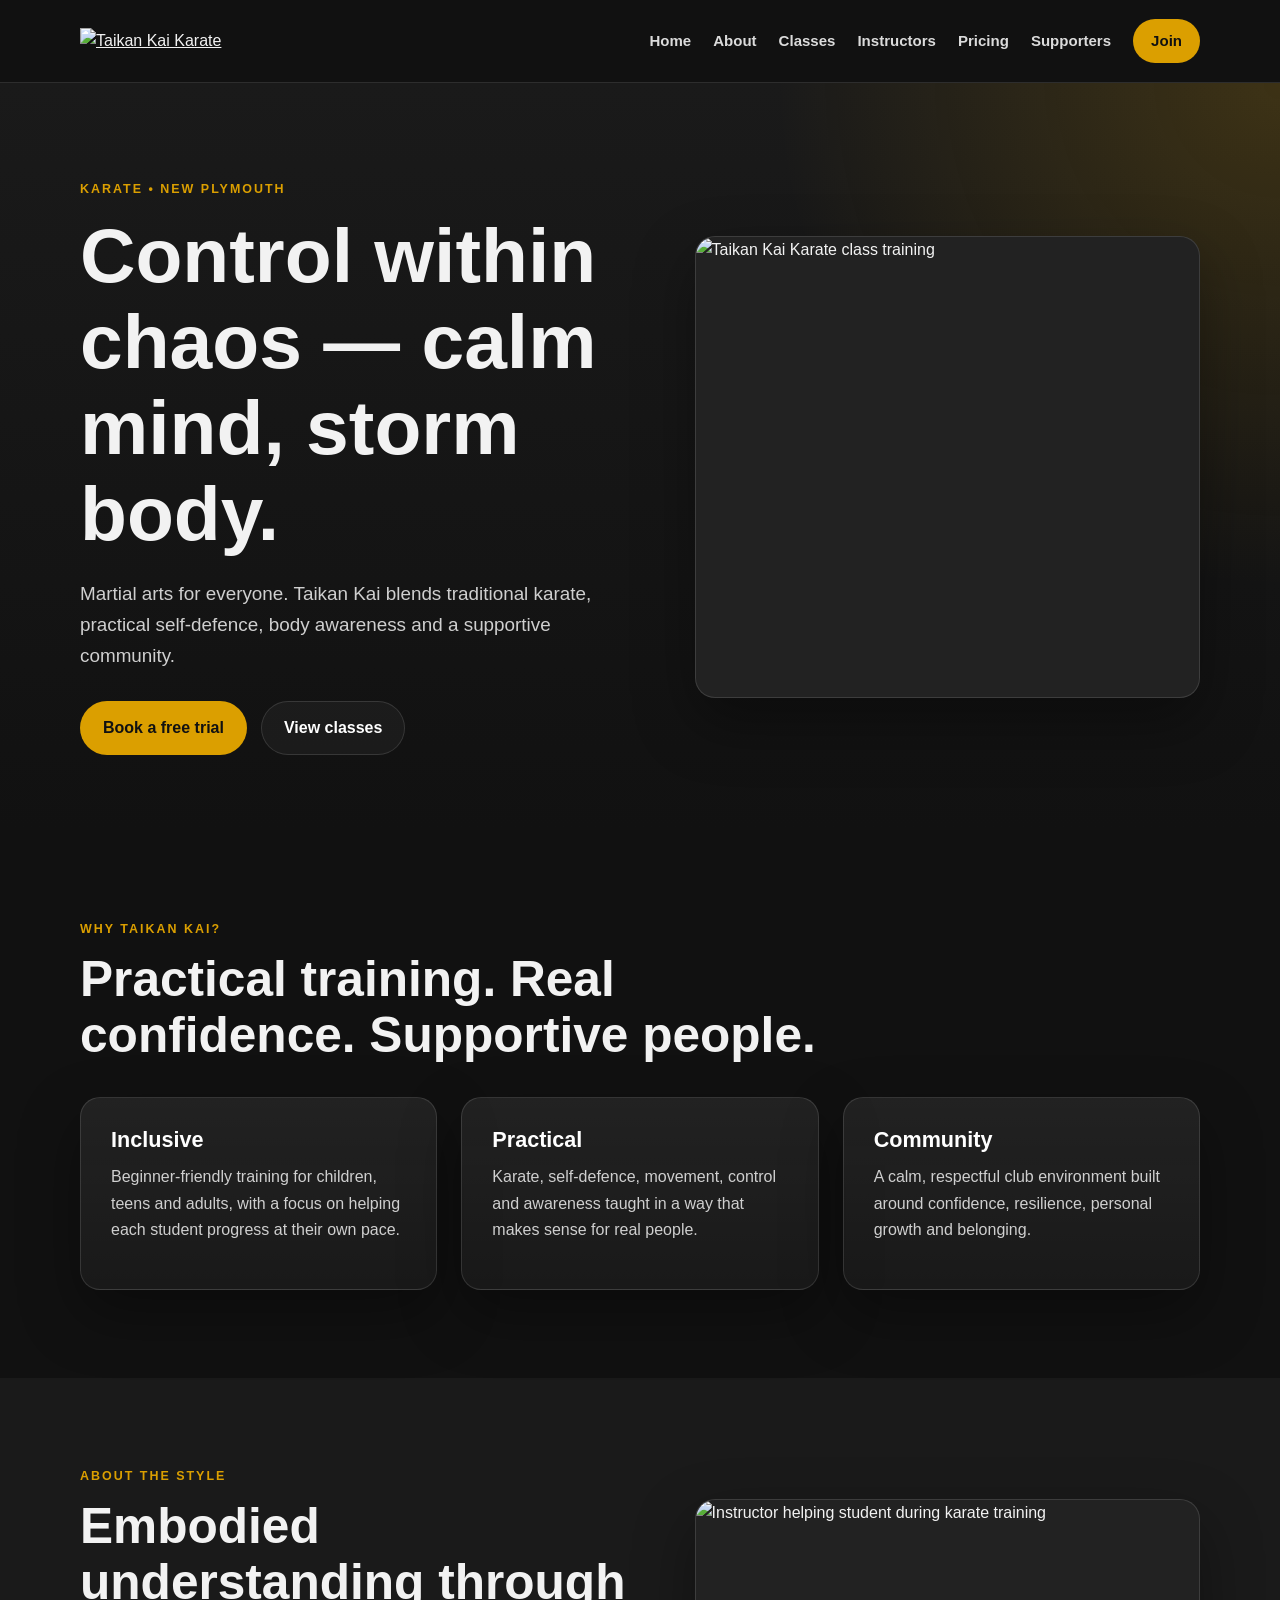
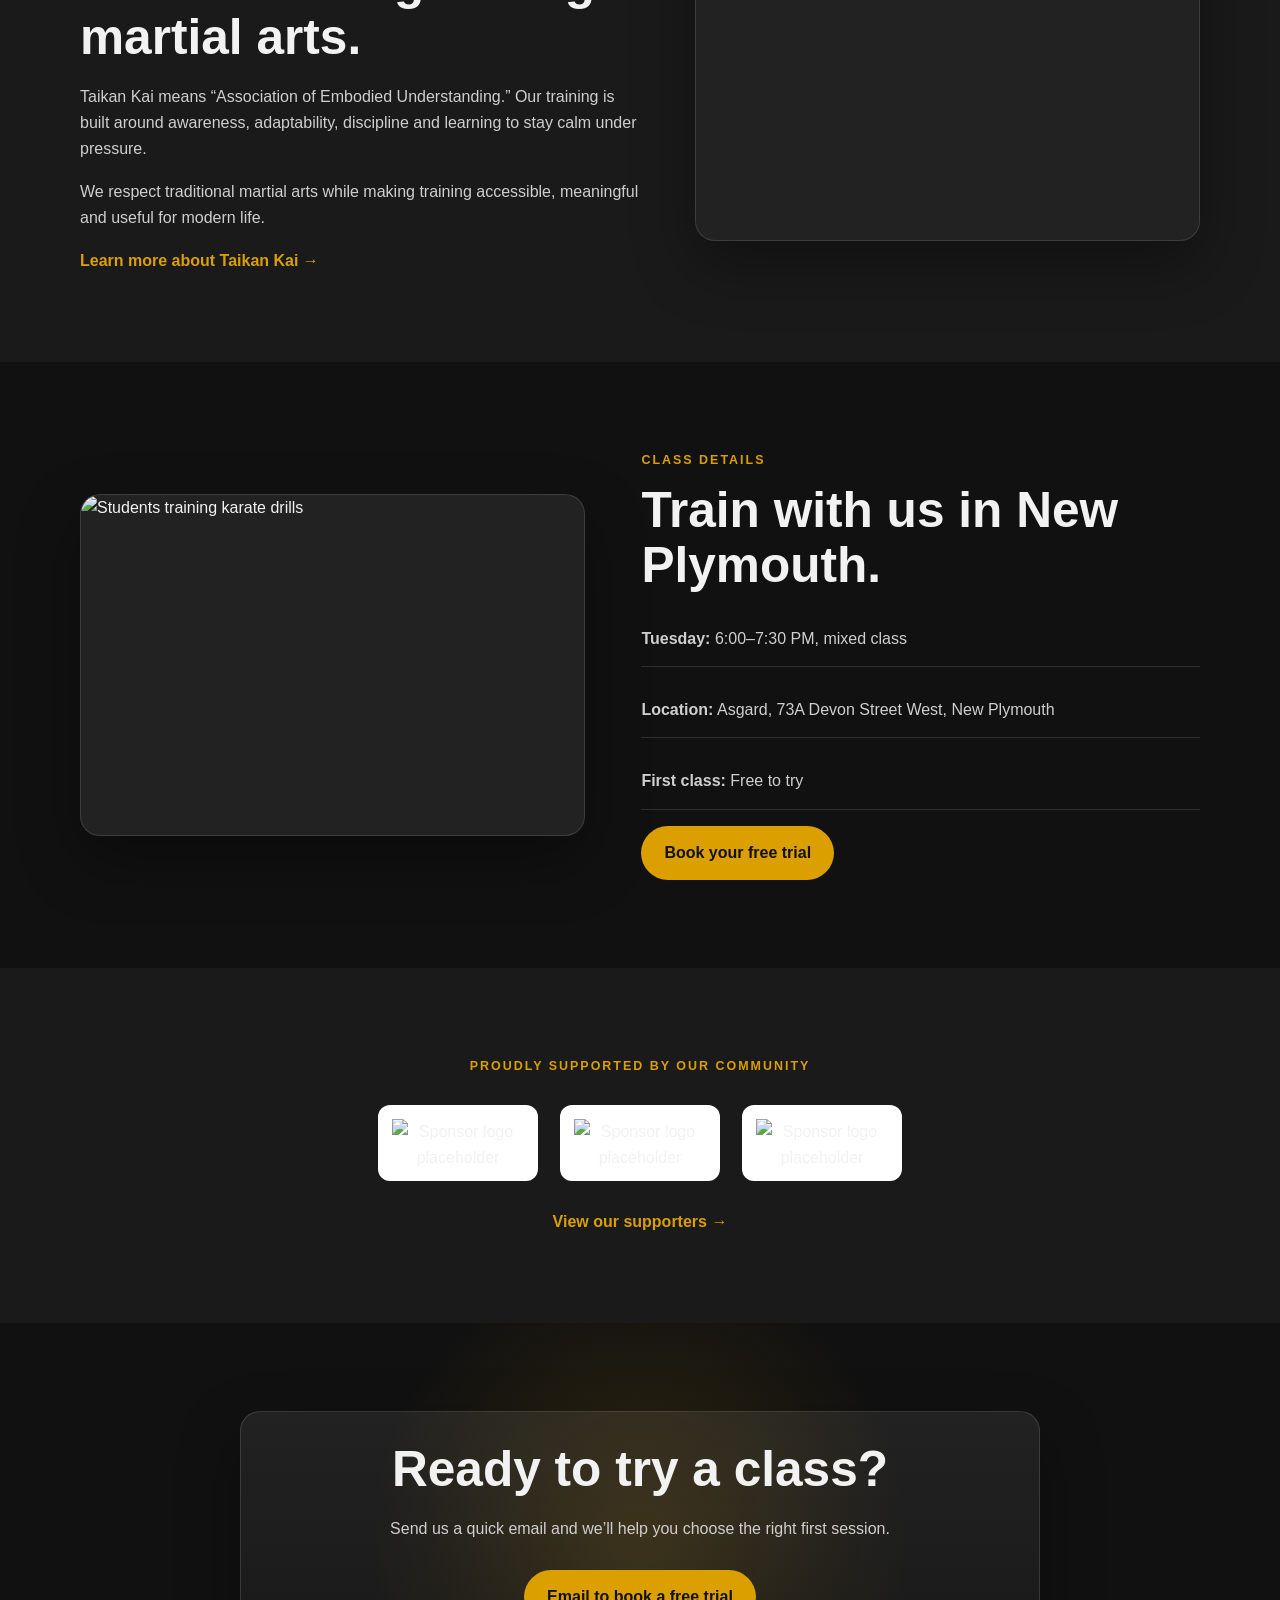
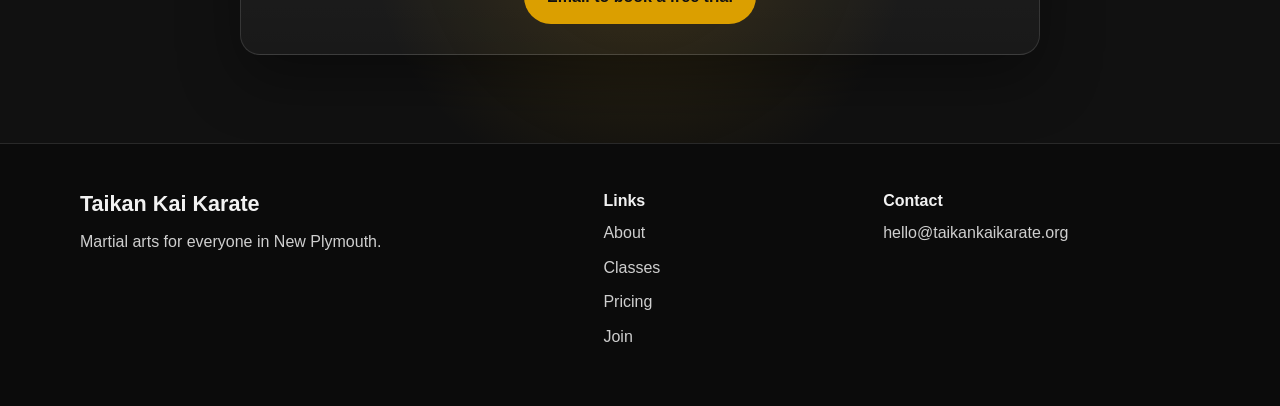
==== index.html @ 23faaea9 "Add files via upload" ====
<!DOCTYPE html>
<html lang="en-NZ">
<head>
  <meta charset="UTF-8" />
  <meta name="viewport" content="width=device-width, initial-scale=1.0" />
  <title>Taikan Kai Karate | New Plymouth</title>
  <meta name="description" content="Taikan Kai Karate in New Plymouth. Inclusive, practical martial arts for confidence, coordination, resilience and community." />
  <link rel="stylesheet" href="styles.css" />
</head>
<body>
  <header class="site-header">
    <div class="container nav-wrap">
      <a class="logo" href="index.html" aria-label="Taikan Kai Karate home">
        <img src="assets/images/taikan-kai-logo.png" alt="Taikan Kai Karate" />
      </a>
      <nav class="main-nav" aria-label="Main navigation">
        <a href="index.html">Home</a>
        <a href="about.html">About</a>
        <a href="classes.html">Classes</a>
        <a href="instructors.html">Instructors</a>
        <a href="pricing.html">Pricing</a>
        <a href="sponsors.html">Supporters</a>
        <a class="nav-cta" href="join.html">Join</a>
      </nav>
    </div>
  </header>

  <main>
    <section class="hero">
      <div class="container hero-grid">
        <div>
          <p class="eyebrow">Karate • New Plymouth</p>
          <h1>Control within chaos — calm mind, storm body.</h1>
          <p class="hero-text">Martial arts for everyone. Taikan Kai blends traditional karate, practical self-defence, body awareness and a supportive community.</p>
          <div class="button-row">
            <a class="button primary" href="join.html">Book a free trial</a>
            <a class="button secondary" href="classes.html">View classes</a>
          </div>
        </div>
        <div class="image-card hero-image">
          <img src="assets/images/home-hero.jpg" alt="Taikan Kai Karate class training" />
        </div>
      </div>
    </section>

    <section class="section">
      <div class="container">
        <div class="section-heading">
          <p class="eyebrow">Why Taikan Kai?</p>
          <h2>Practical training. Real confidence. Supportive people.</h2>
        </div>
        <div class="card-grid three">
          <article class="card">
            <h3>Inclusive</h3>
            <p>Beginner-friendly training for children, teens and adults, with a focus on helping each student progress at their own pace.</p>
          </article>
          <article class="card">
            <h3>Practical</h3>
            <p>Karate, self-defence, movement, control and awareness taught in a way that makes sense for real people.</p>
          </article>
          <article class="card">
            <h3>Community</h3>
            <p>A calm, respectful club environment built around confidence, resilience, personal growth and belonging.</p>
          </article>
        </div>
      </div>
    </section>

    <section class="section alt">
      <div class="container split">
        <div>
          <p class="eyebrow">About the style</p>
          <h2>Embodied understanding through martial arts.</h2>
          <p>Taikan Kai means “Association of Embodied Understanding.” Our training is built around awareness, adaptability, discipline and learning to stay calm under pressure.</p>
          <p>We respect traditional martial arts while making training accessible, meaningful and useful for modern life.</p>
          <a class="text-link" href="about.html">Learn more about Taikan Kai →</a>
        </div>
        <div class="image-card">
          <img src="assets/images/about-training.jpg" alt="Instructor helping student during karate training" />
        </div>
      </div>
    </section>

    <section class="section">
      <div class="container split reverse">
        <div class="image-card">
          <img src="assets/images/class-training.jpg" alt="Students training karate drills" />
        </div>
        <div>
          <p class="eyebrow">Class details</p>
          <h2>Train with us in New Plymouth.</h2>
          <div class="info-list">
            <p><strong>Tuesday:</strong> 6:00–7:30 PM, mixed class</p>
            <p><strong>Location:</strong> Asgard, 73A Devon Street West, New Plymouth</p>
            <p><strong>First class:</strong> Free to try</p>
          </div>
          <a class="button primary" href="join.html">Book your free trial</a>
        </div>
      </div>
    </section>

    <section class="section alt">
      <div class="container supporters-strip">
        <p class="eyebrow">Proudly supported by our community</p>
        <div class="sponsor-logos">
          <img src="assets/images/sponsor-placeholder.png" alt="Sponsor logo placeholder" />
          <img src="assets/images/sponsor-placeholder.png" alt="Sponsor logo placeholder" />
          <img src="assets/images/sponsor-placeholder.png" alt="Sponsor logo placeholder" />
        </div>
        <a class="text-link" href="sponsors.html">View our supporters →</a>
      </div>
    </section>

    <section class="cta-section">
      <div class="container cta-box">
        <h2>Ready to try a class?</h2>
        <p>Send us a quick email and we’ll help you choose the right first session.</p>
        <a class="button primary" href="mailto:hello@taikankaikarate.org?subject=Free%20Trial%20Class%20Enquiry">Email to book a free trial</a>
      </div>
    </section>
  </main>

  <footer class="site-footer">
    <div class="container footer-grid">
      <div>
        <h3>Taikan Kai Karate</h3>
        <p>Martial arts for everyone in New Plymouth.</p>
      </div>
      <div>
        <h4>Links</h4>
        <a href="about.html">About</a>
        <a href="classes.html">Classes</a>
        <a href="pricing.html">Pricing</a>
        <a href="join.html">Join</a>
      </div>
      <div>
        <h4>Contact</h4>
        <a href="mailto:hello@taikankaikarate.org">hello@taikankaikarate.org</a>
      </div>
    </div>
  </footer>
</body>
</html>
---- styles.css ----
:root {
  --black: #111111;
  --black-soft: #1a1a1a;
  --charcoal: #222222;
  --gold: #db9f00;
  --gold-dark: #aa7a00;
  --white: #ffffff;
  --off-white: #f2f2f2;
  --muted: #cfcfcf;
  --line: rgba(255,255,255,0.12);
  --max-width: 1120px;
  --radius: 20px;
  --shadow: 0 24px 60px rgba(0,0,0,0.35);
}

* { box-sizing: border-box; }

html { scroll-behavior: smooth; }

body {
  margin: 0;
  font-family: Inter, Poppins, Arial, sans-serif;
  background: var(--black);
  color: var(--off-white);
  line-height: 1.65;
}

img { max-width: 100%; display: block; }

a { color: inherit; }

.container {
  width: min(var(--max-width), calc(100% - 40px));
  margin: 0 auto;
}

.site-header {
  position: sticky;
  top: 0;
  z-index: 50;
  background: rgba(17,17,17,0.94);
  backdrop-filter: blur(12px);
  border-bottom: 1px solid var(--line);
}

.nav-wrap {
  min-height: 82px;
  display: flex;
  align-items: center;
  justify-content: space-between;
  gap: 30px;
}

.logo img {
  width: 300px;
  max-width: 52vw;
  height: auto;
}

.main-nav {
  display: flex;
  align-items: center;
  gap: 22px;
  font-size: 0.94rem;
  font-weight: 700;
}

.main-nav a {
  text-decoration: none;
  color: var(--off-white);
  opacity: 0.9;
}

.main-nav a:hover { color: var(--gold); opacity: 1; }

.nav-cta {
  background: var(--gold);
  color: #111 !important;
  padding: 10px 18px;
  border-radius: 999px;
  opacity: 1 !important;
}

.nav-cta:hover { background: #f0b31b; color: #111 !important; }

.hero, .page-hero {
  padding: 96px 0 76px;
  background:
    radial-gradient(circle at top right, rgba(219,159,0,0.18), transparent 34%),
    linear-gradient(180deg, var(--black-soft), var(--black));
}

.hero-grid, .split, .instructor-card {
  display: grid;
  grid-template-columns: 1.05fr 0.95fr;
  gap: 56px;
  align-items: center;
}

.reverse { grid-template-columns: 0.95fr 1.05fr; }

.eyebrow {
  margin: 0 0 12px;
  color: var(--gold);
  text-transform: uppercase;
  letter-spacing: 0.16em;
  font-size: 0.78rem;
  font-weight: 800;
}

h1, h2, h3, h4 { line-height: 1.12; margin-top: 0; }

h1 {
  font-size: clamp(2.55rem, 6vw, 5rem);
  max-width: 900px;
  margin-bottom: 22px;
}

h2 { font-size: clamp(2rem, 4vw, 3.1rem); margin-bottom: 18px; }
h3 { font-size: 1.35rem; margin-bottom: 12px; }
h4 { margin-bottom: 10px; }

p { color: var(--muted); margin-top: 0; }

.hero-text, .page-hero p, .intro {
  font-size: 1.18rem;
  max-width: 720px;
}

.section { padding: 88px 0; }
.section.alt { background: var(--black-soft); }

.section-heading {
  max-width: 760px;
  margin-bottom: 34px;
}

.card-grid {
  display: grid;
  gap: 24px;
}

.card-grid.three { grid-template-columns: repeat(3, 1fr); }
.card-grid.two, .pricing-grid { grid-template-columns: repeat(2, 1fr); }

.card, .price-card, .meta-box, .cta-box {
  background: linear-gradient(180deg, rgba(255,255,255,0.075), rgba(255,255,255,0.035));
  border: 1px solid var(--line);
  border-radius: var(--radius);
  padding: 30px;
  box-shadow: var(--shadow);
}

.card h3, .card h2, .price-card h2 { color: var(--white); }

.image-card {
  border-radius: var(--radius);
  overflow: hidden;
  border: 1px solid var(--line);
  background: var(--charcoal);
  box-shadow: var(--shadow);
}

.image-card img {
  width: 100%;
  height: 100%;
  min-height: 340px;
  object-fit: cover;
}

.hero-image img { min-height: 460px; }
.portrait img { min-height: 520px; }

.button-row {
  display: flex;
  gap: 14px;
  flex-wrap: wrap;
  margin-top: 30px;
}

.button {
  display: inline-flex;
  align-items: center;
  justify-content: center;
  min-height: 48px;
  padding: 13px 22px;
  border-radius: 999px;
  text-decoration: none;
  font-weight: 800;
  border: 1px solid transparent;
}

.button.primary {
  background: var(--gold);
  color: #111;
}

.button.primary:hover { background: #f0b31b; }

.button.secondary {
  border-color: var(--line);
  background: rgba(255,255,255,0.04);
  color: var(--white);
}

.button.secondary:hover { border-color: var(--gold); color: var(--gold); }

.text-link {
  color: var(--gold);
  font-weight: 800;
  text-decoration: none;
}

.text-link:hover { text-decoration: underline; }

.info-list p {
  padding: 14px 0;
  border-bottom: 1px solid var(--line);
}

.pricing-grid {
  display: grid;
  gap: 28px;
}

.price-card.featured { border-color: rgba(219,159,0,0.65); }

.price {
  color: var(--white);
  font-size: 3.5rem;
  line-height: 1;
  font-weight: 900;
  margin: 24px 0;
}

.price span {
  color: var(--muted);
  font-size: 1rem;
  font-weight: 700;
}

.steps {
  color: var(--muted);
  padding-left: 22px;
  font-size: 1.08rem;
}

.steps li { margin-bottom: 12px; }

.supporters-strip { text-align: center; }

.sponsor-logos {
  display: flex;
  align-items: center;
  justify-content: center;
  gap: 22px;
  flex-wrap: wrap;
  margin: 28px 0;
}

.sponsor-logos img {
  width: 160px;
  height: 76px;
  object-fit: contain;
  background: #fff;
  padding: 14px;
  border-radius: 12px;
}

.sponsor-logos.large img {
  width: 210px;
  height: 100px;
}

.cta-section {
  padding: 88px 0;
  background:
    radial-gradient(circle at center, rgba(219,159,0,0.16), transparent 40%),
    var(--black);
}

.cta-box {
  text-align: center;
  max-width: 800px;
}

.cta-box .button { margin-top: 12px; }

.site-footer {
  background: #0b0b0b;
  border-top: 1px solid var(--line);
  padding: 48px 0;
}

.footer-grid {
  display: grid;
  grid-template-columns: 2fr 1fr 1.3fr;
  gap: 36px;
}

.site-footer a {
  display: block;
  color: var(--muted);
  text-decoration: none;
  margin-bottom: 8px;
}

.site-footer a:hover { color: var(--gold); }

@media (max-width: 920px) {
  .nav-wrap { align-items: flex-start; flex-direction: column; padding: 18px 0; }
  .main-nav { flex-wrap: wrap; gap: 14px; }
  .hero-grid, .split, .reverse, .instructor-card { grid-template-columns: 1fr; gap: 34px; }
  .card-grid.three, .card-grid.two, .pricing-grid, .footer-grid { grid-template-columns: 1fr; }
  .hero, .page-hero { padding: 72px 0 54px; }
  .section, .cta-section { padding: 64px 0; }
}

@media (max-width: 560px) {
  .container { width: min(100% - 28px, var(--max-width)); }
  .main-nav { font-size: 0.88rem; }
  .logo img { max-width: 86vw; }
  .button, .button-row { width: 100%; }
  .image-card img, .hero-image img, .portrait img { min-height: 260px; }
  .card, .price-card, .meta-box, .cta-box { padding: 22px; }
}
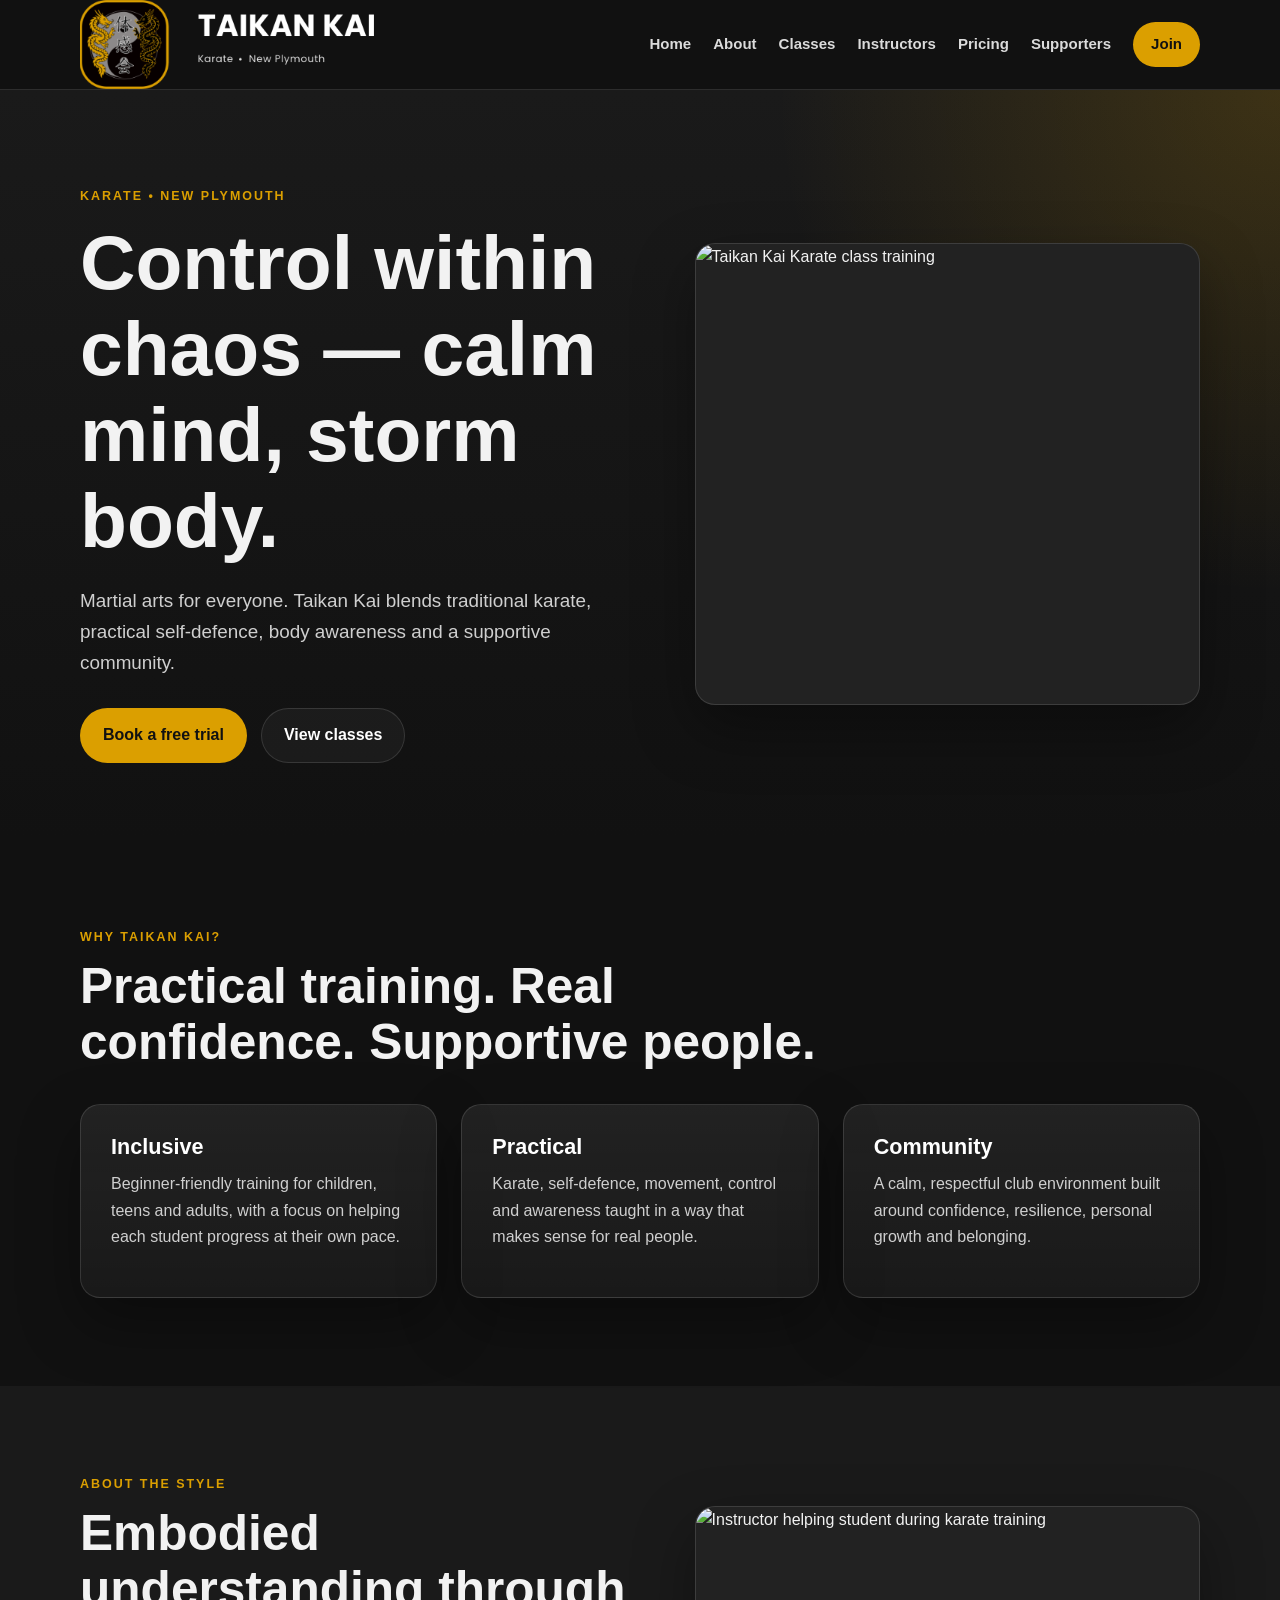
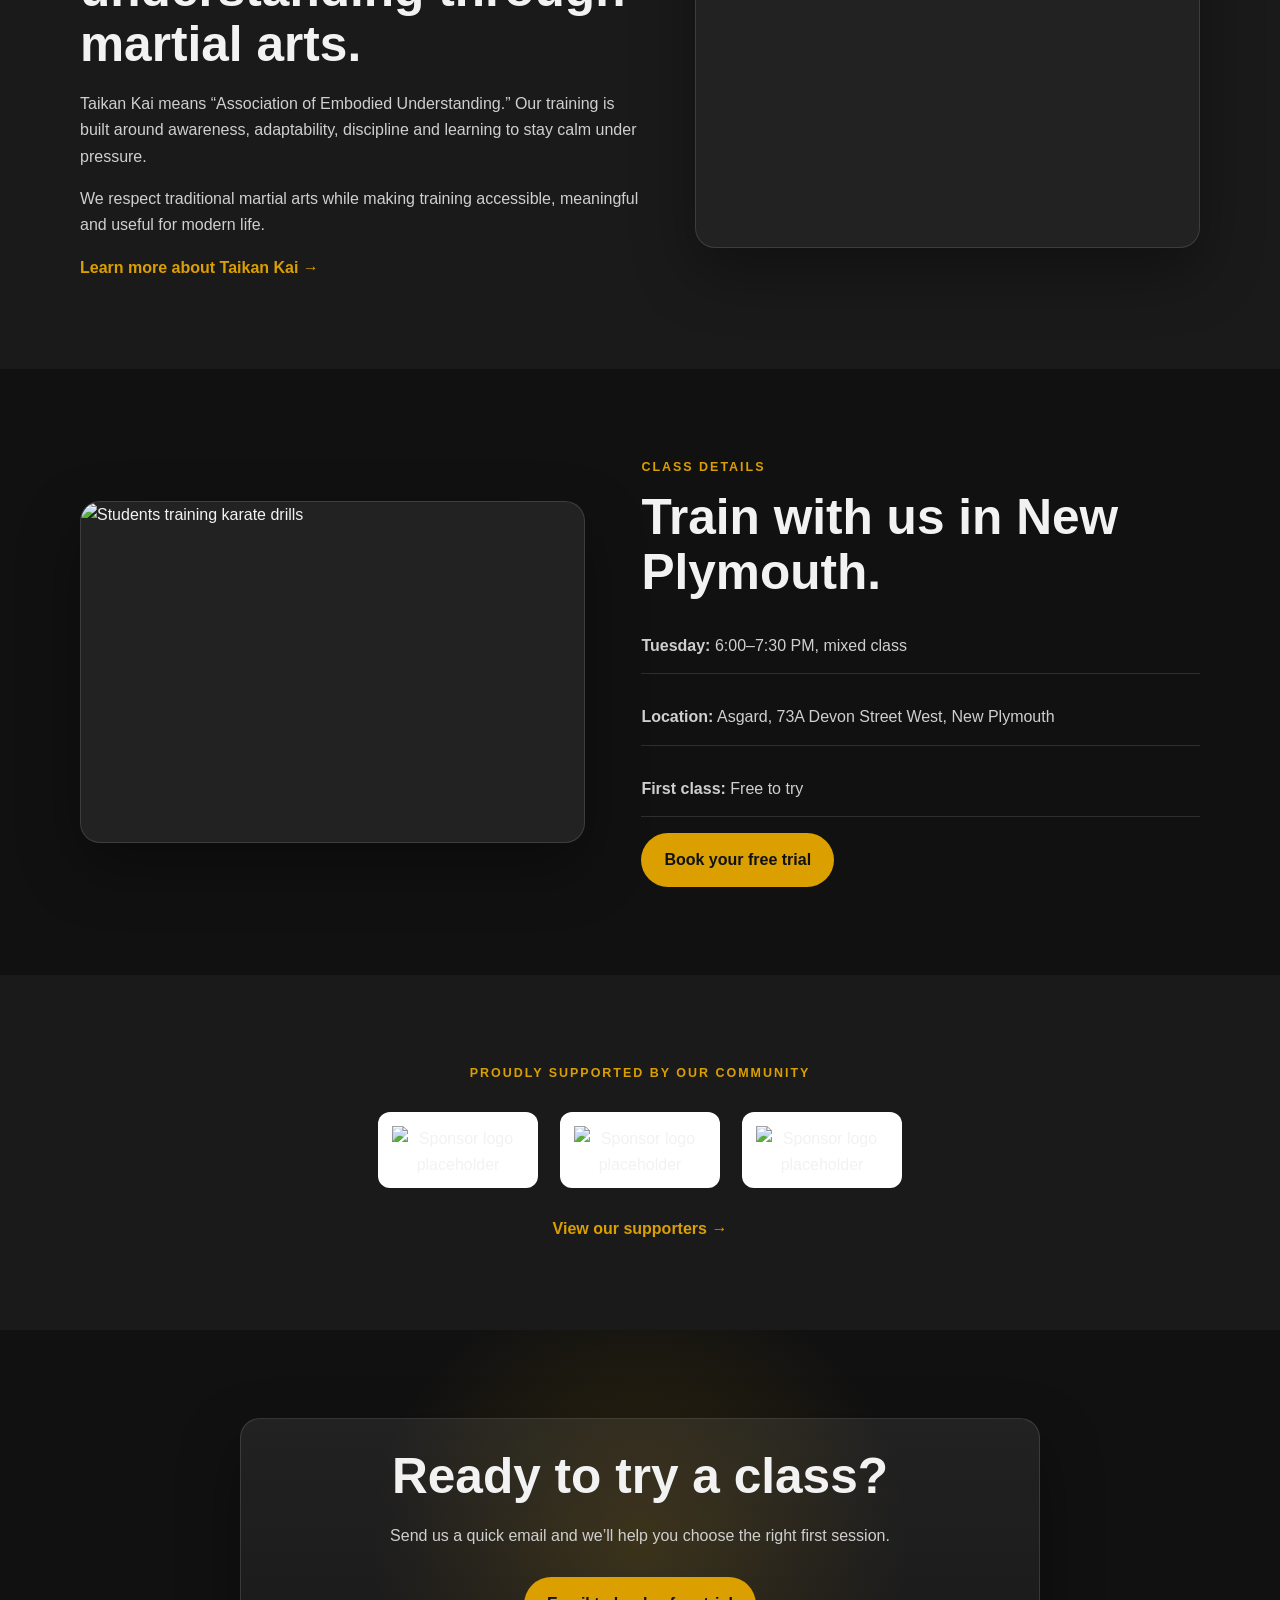
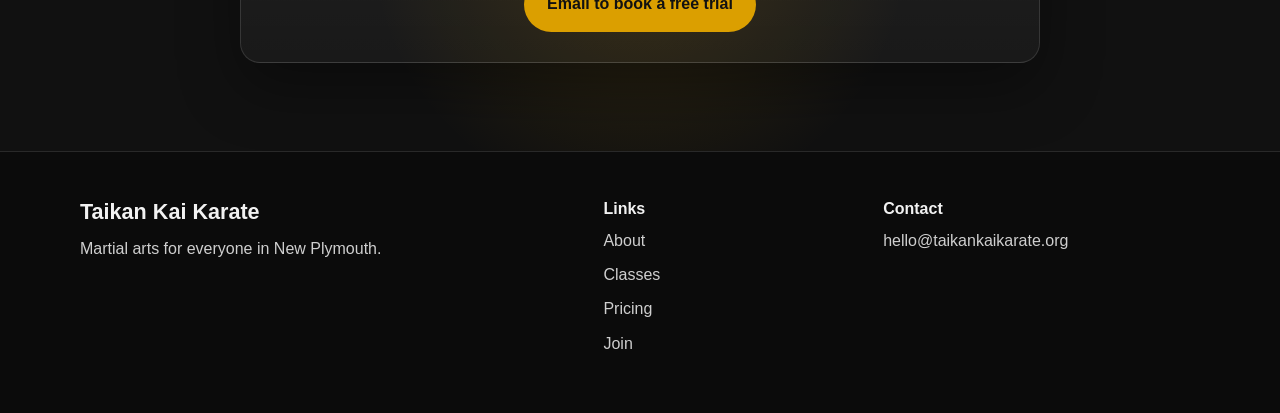
==== commit db9c402b: "Update index.html" ====
--- a/index.html
+++ b/index.html
@@ -11,7 +11,7 @@
   <header class="site-header">
     <div class="container nav-wrap">
       <a class="logo" href="index.html" aria-label="Taikan Kai Karate home">
-        <img src="assets/images/taikan-kai-logo.png" alt="Taikan Kai Karate" />
+        <img src="taikan-kai-logo-white.png" alt="Taikan Kai Karate" />
       </a>
       <nav class="main-nav" aria-label="Main navigation">
         <a href="index.html">Home</a>
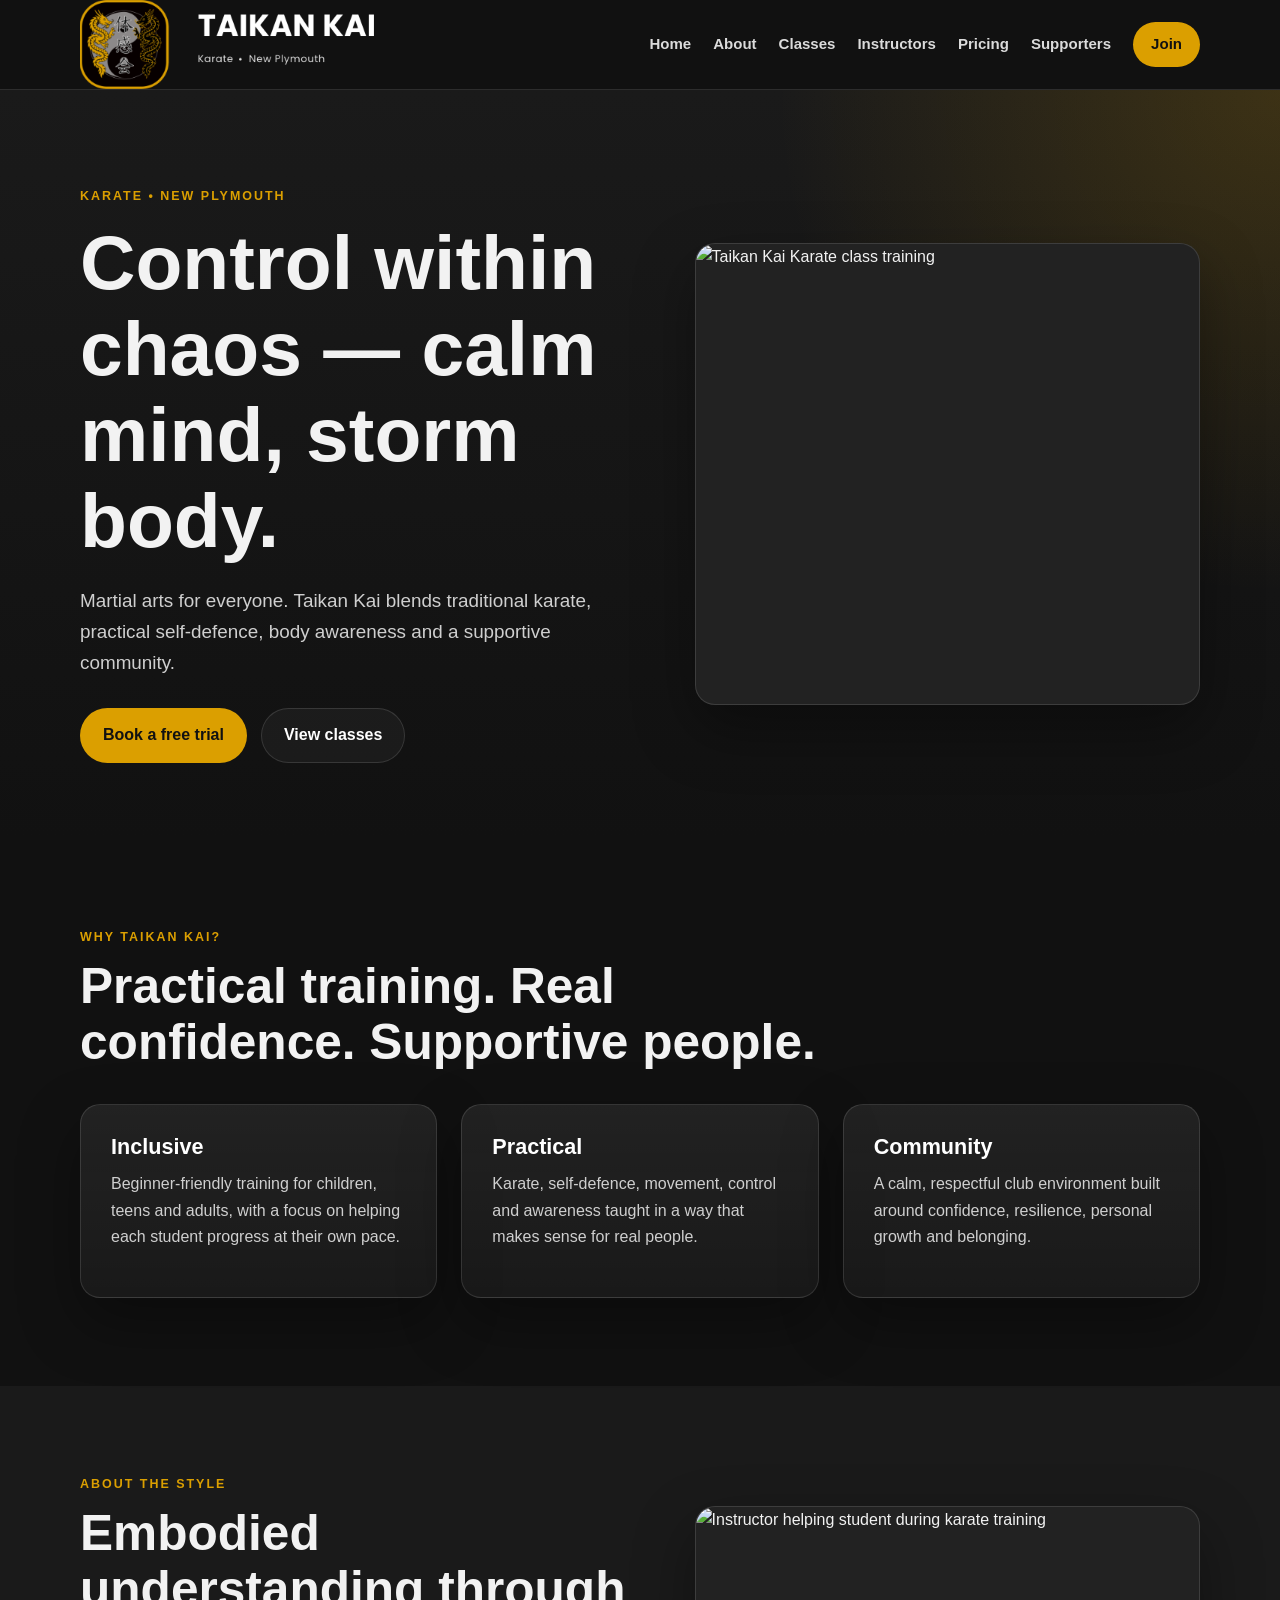
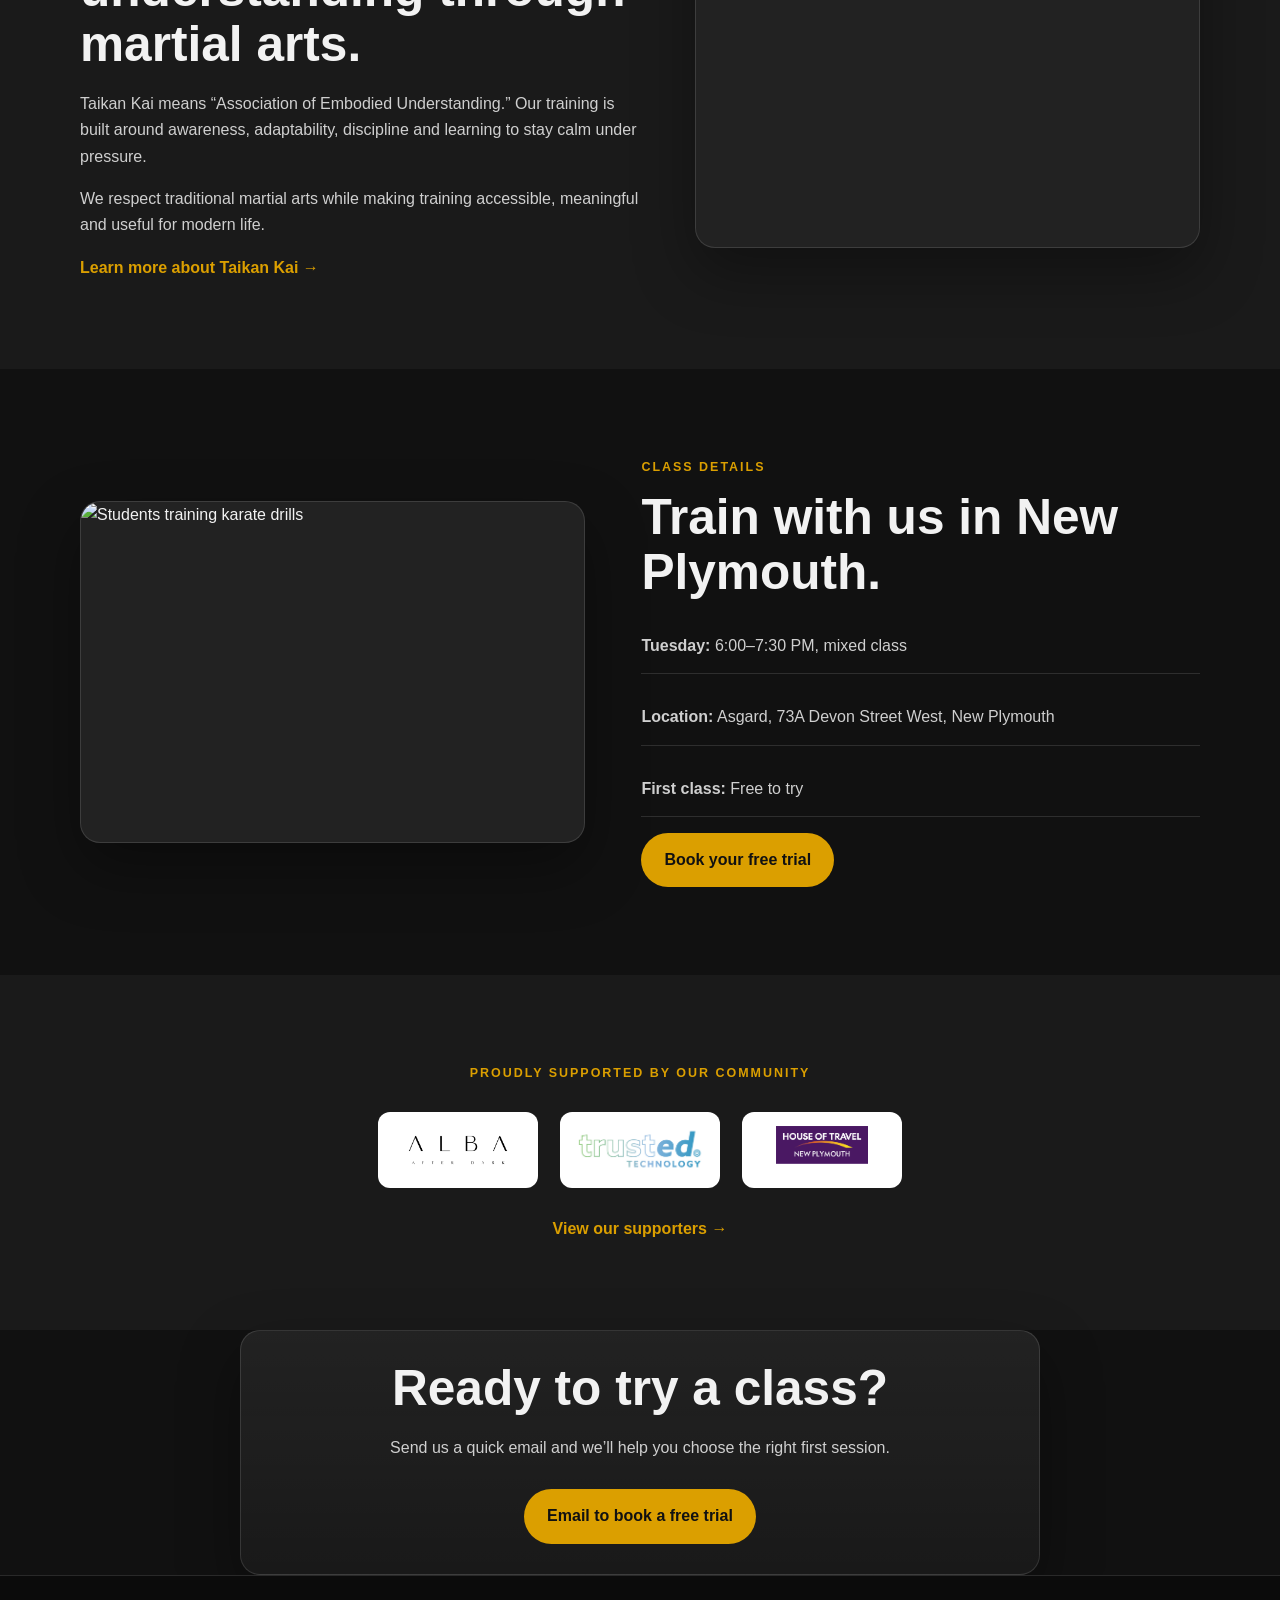
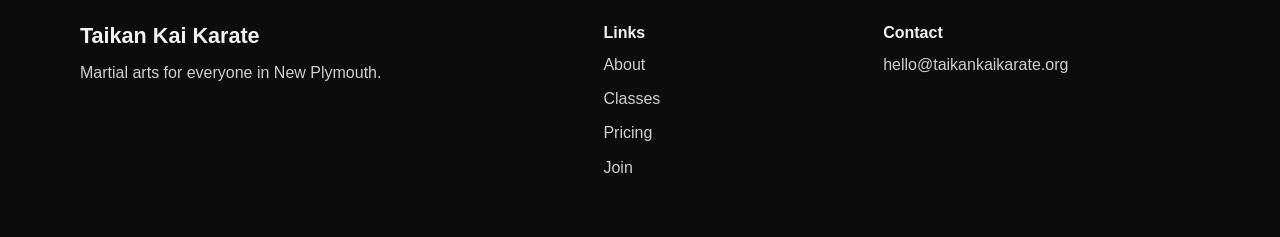
==== commit b3b71970: "Update index.html" ====
--- a/index.html
+++ b/index.html
@@ -103,9 +103,9 @@
       <div class="container supporters-strip">
         <p class="eyebrow">Proudly supported by our community</p>
         <div class="sponsor-logos">
-          <img src="assets/images/sponsor-placeholder.png" alt="Sponsor logo placeholder" />
-          <img src="assets/images/sponsor-placeholder.png" alt="Sponsor logo placeholder" />
-          <img src="assets/images/sponsor-placeholder.png" alt="Sponsor logo placeholder" />
+          <img src="Full ALBA Logo.png" alt="ALBA" />
+          <img src="TT-Horizontal2.jpg" alt="TrustedTech" />
+          <img src="HOT New Plymouth-Name-White-on-Purple.png" alt="House of Travel NP" />
         </div>
         <a class="text-link" href="sponsors.html">View our supporters →</a>
       </div>
--- a/styles.css
+++ b/styles.css
@@ -272,6 +272,31 @@
   height: 100px;
 }
 
+```css
+.mention-list {
+  display: grid;
+  gap: 1.5rem;
+  margin-top: 2rem;
+}
+
+.mention-card {
+  background: #1a1a1a;
+  border: 1px solid rgba(219, 159, 0, 0.35);
+  border-radius: 16px;
+  padding: 1.5rem;
+}
+
+.mention-card h3 {
+  color: #db9f00;
+  margin-bottom: 0.5rem;
+}
+
+.mention-card p {
+  margin: 0;
+}
+```
+
+
 .cta-section {
   padding: 88px 0;
   background:
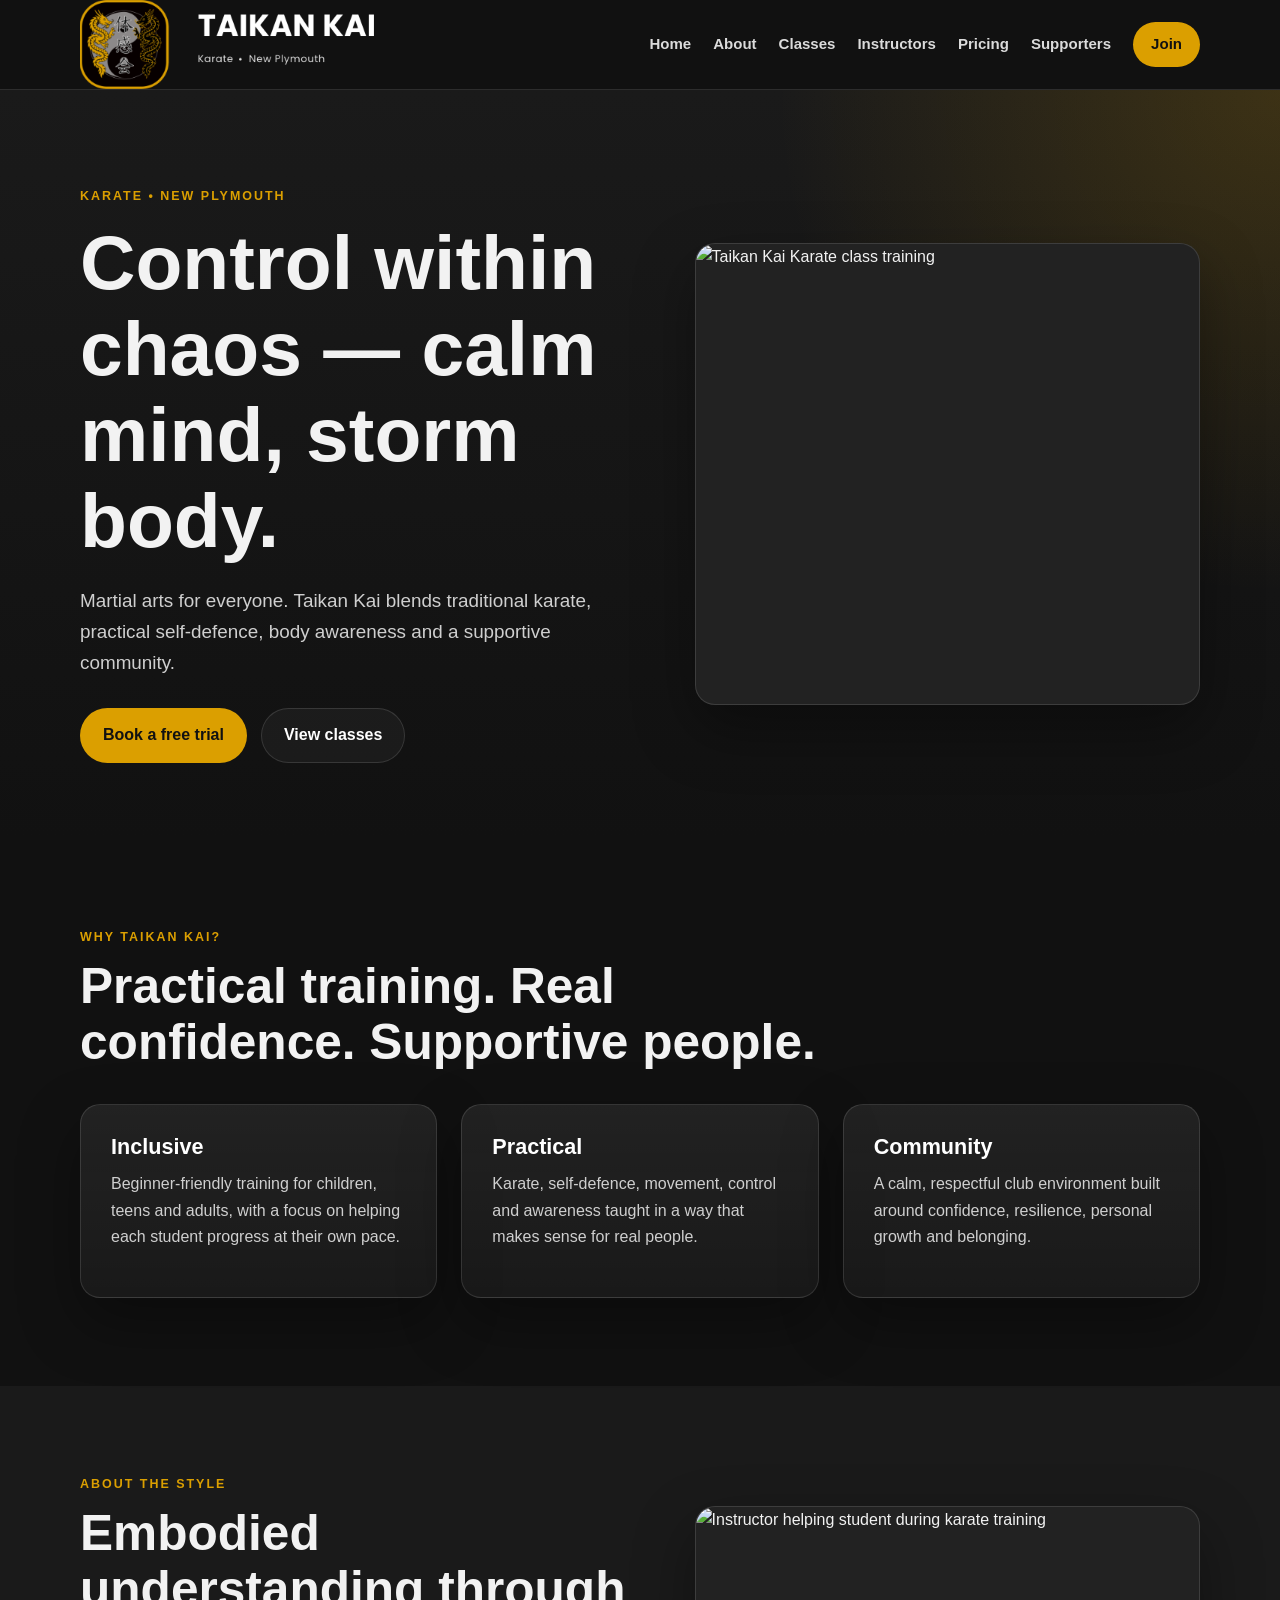
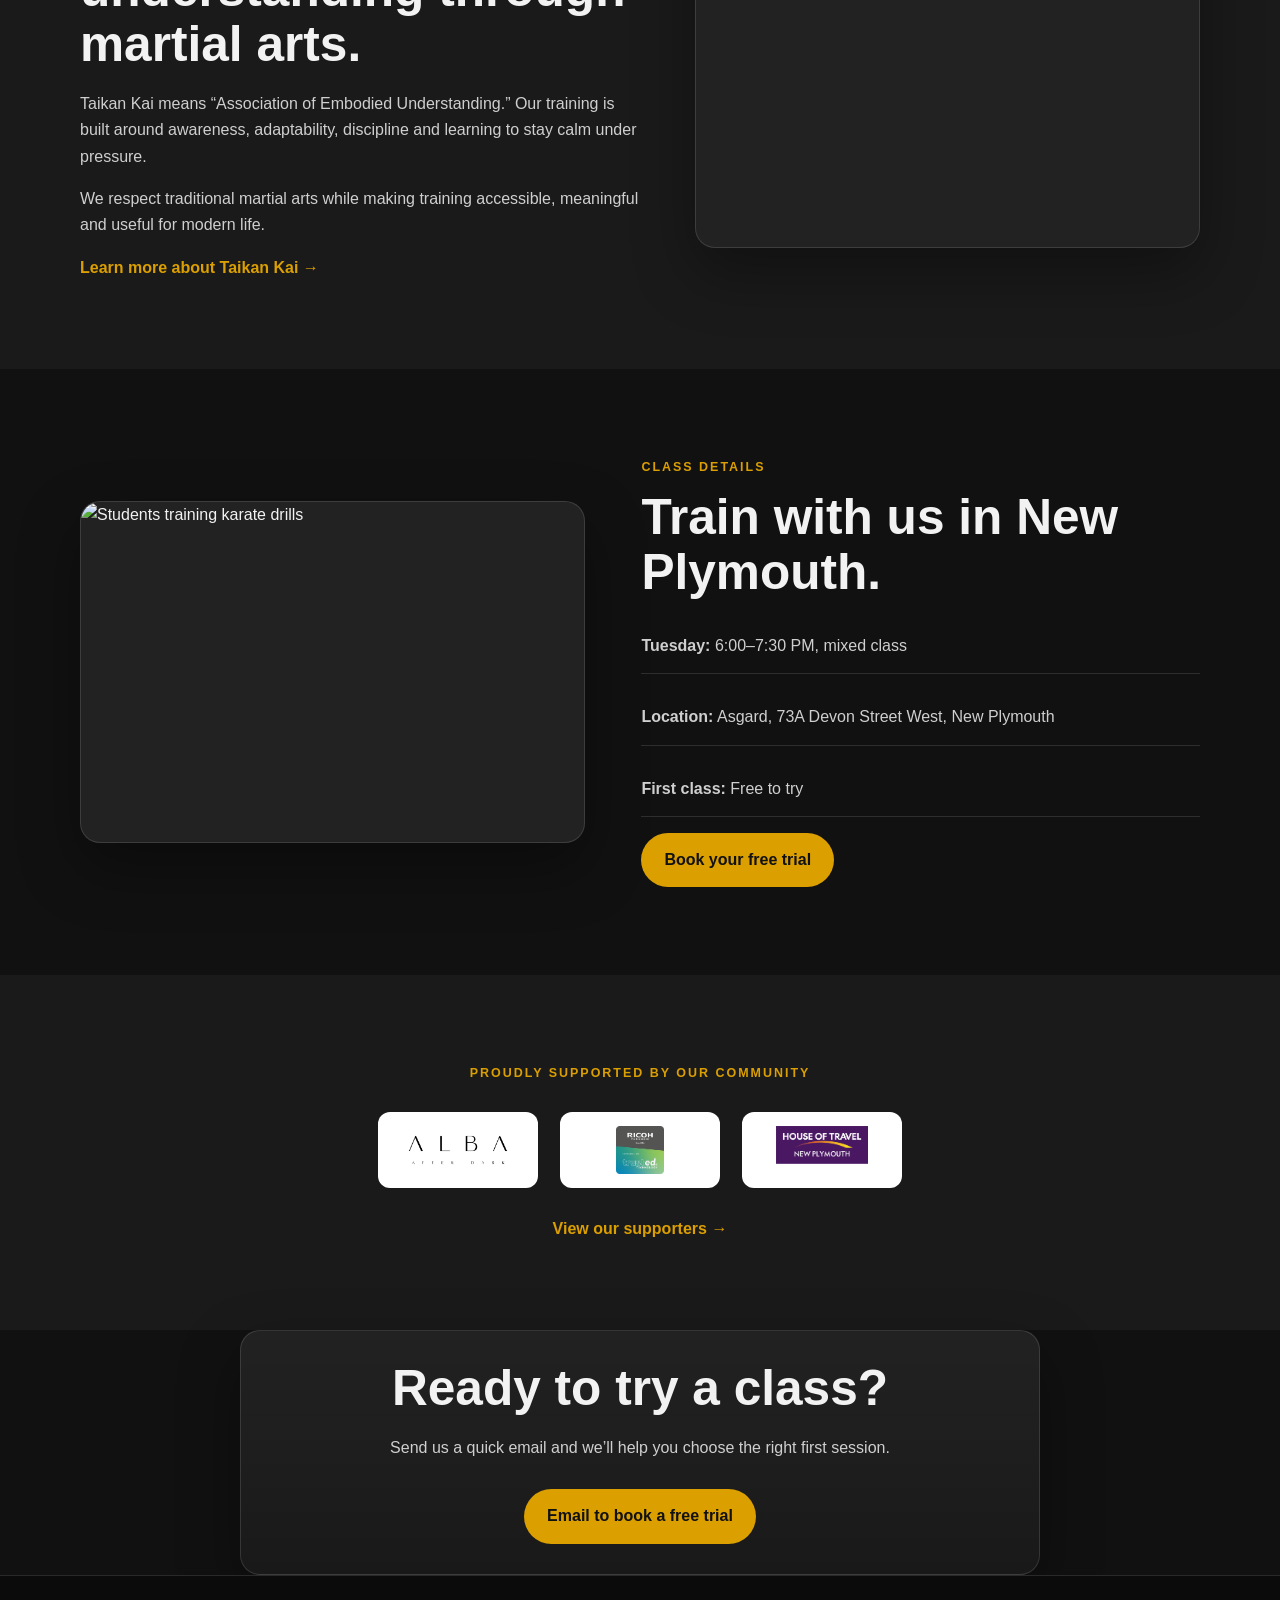
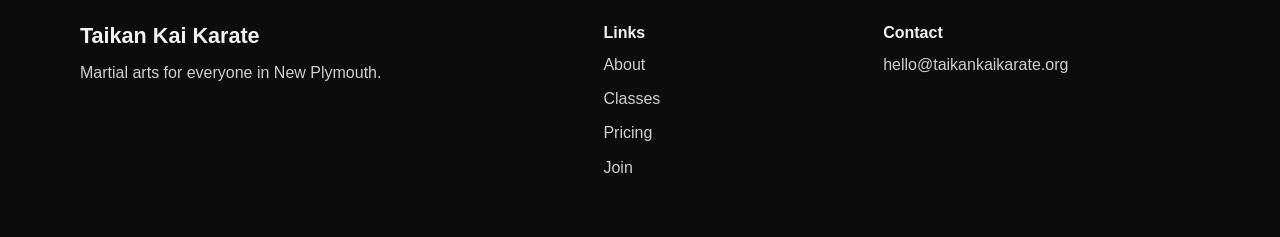
==== commit 00c66774: "Update index.html" ====
--- a/index.html
+++ b/index.html
@@ -104,7 +104,7 @@
         <p class="eyebrow">Proudly supported by our community</p>
         <div class="sponsor-logos">
           <img src="Full ALBA Logo.png" alt="ALBA" />
-          <img src="TT-Horizontal2.jpg" alt="TrustedTech" />
+          <img src="Ricoh-TT.png" alt="TrustedTech" />
           <img src="HOT New Plymouth-Name-White-on-Purple.png" alt="House of Travel NP" />
         </div>
         <a class="text-link" href="sponsors.html">View our supporters →</a>
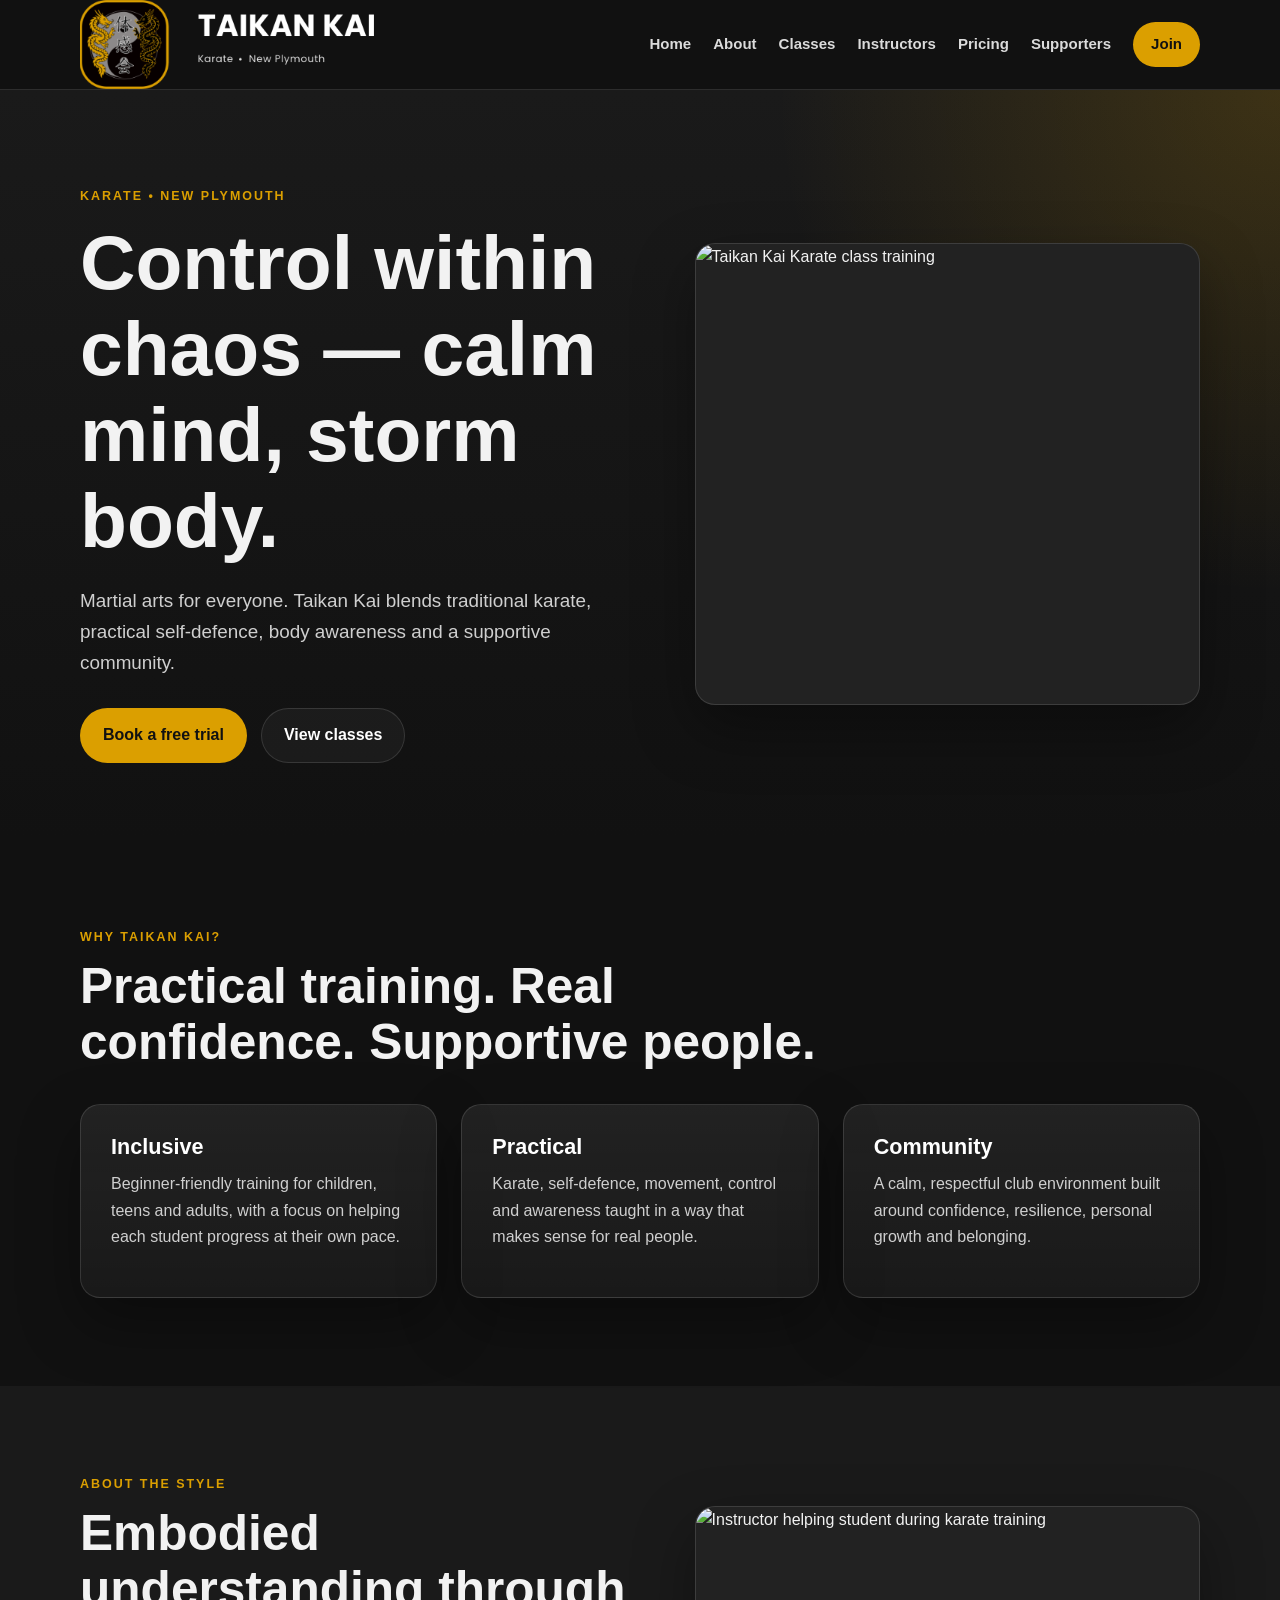
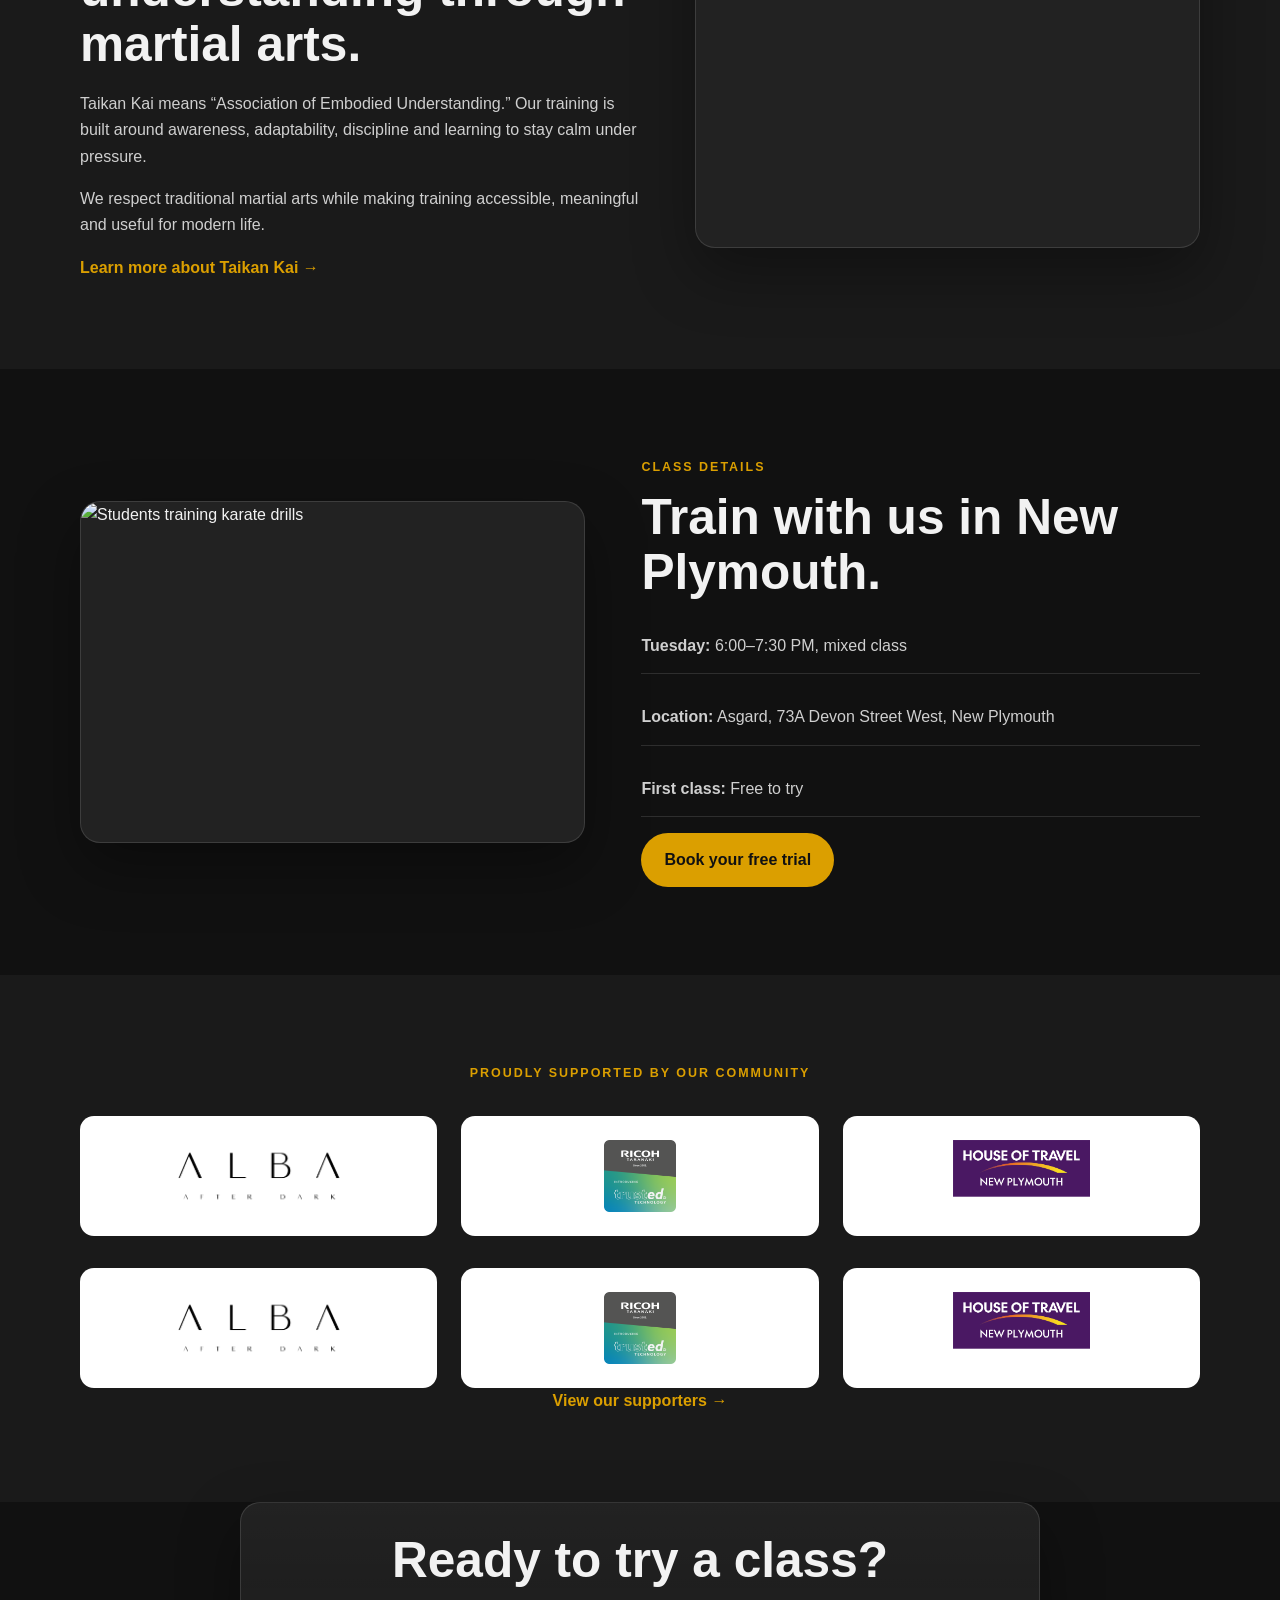
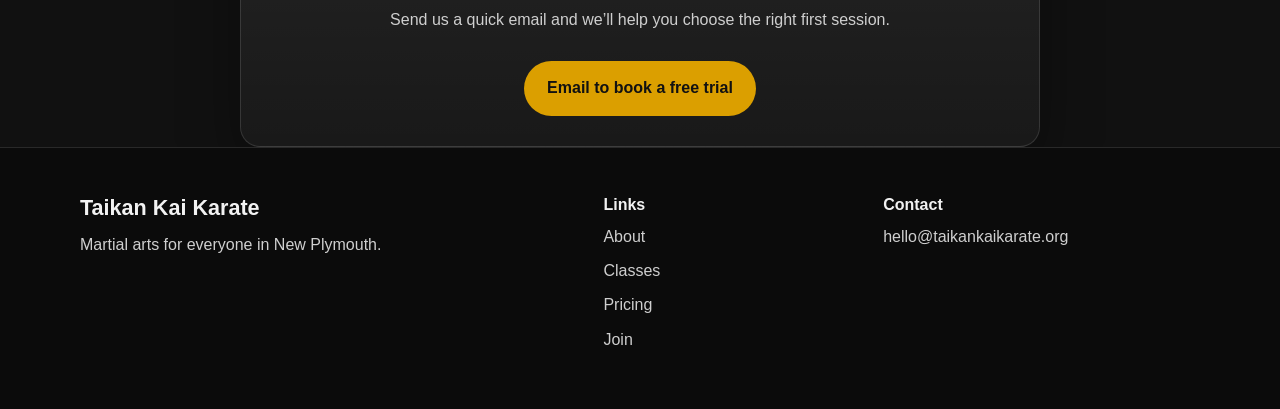
==== commit 20bc9364: "Update index.html" ====
--- a/index.html
+++ b/index.html
@@ -107,6 +107,11 @@
           <img src="Ricoh-TT.png" alt="TrustedTech" />
           <img src="HOT New Plymouth-Name-White-on-Purple.png" alt="House of Travel NP" />
         </div>
+        <div class="sponsor-logos">
+          <img src="Full ALBA Logo.png" alt="ALBA" />
+          <img src="Ricoh-TT.png" alt="TrustedTech" />
+          <img src="HOT New Plymouth-Name-White-on-Purple.png" alt="House of Travel NP" />
+        </div>
         <a class="text-link" href="sponsors.html">View our supporters →</a>
       </div>
     </section>
--- a/styles.css
+++ b/styles.css
@@ -250,26 +250,36 @@
 .supporters-strip { text-align: center; }
 
 .sponsor-logos {
-  display: flex;
-  align-items: center;
-  justify-content: center;
-  gap: 22px;
-  flex-wrap: wrap;
-  margin: 28px 0;
+  display: grid;
+  grid-template-columns: repeat(auto-fit, minmax(220px, 1fr));
+  gap: 1.5rem;
+  align-items: center;
+  margin-top: 2rem;
 }
 
 .sponsor-logos img {
-  width: 160px;
-  height: 76px;
+  width: 100%;
+  height: 120px;
   object-fit: contain;
-  background: #fff;
-  padding: 14px;
-  border-radius: 12px;
+  background: #ffffff;
+  border-radius: 14px;
+  padding: 1.5rem;
+  box-sizing: border-box;
 }
 
 .sponsor-logos.large img {
-  width: 210px;
-  height: 100px;
+  height: 150px;
+  padding: 1.75rem;
+}
+
+.home-supporters .sponsor-logos {
+  max-width: 900px;
+  margin-left: auto;
+  margin-right: auto;
+}
+
+.home-supporters .sponsor-logos img {
+  height: 130px;
 }
 
 ```css
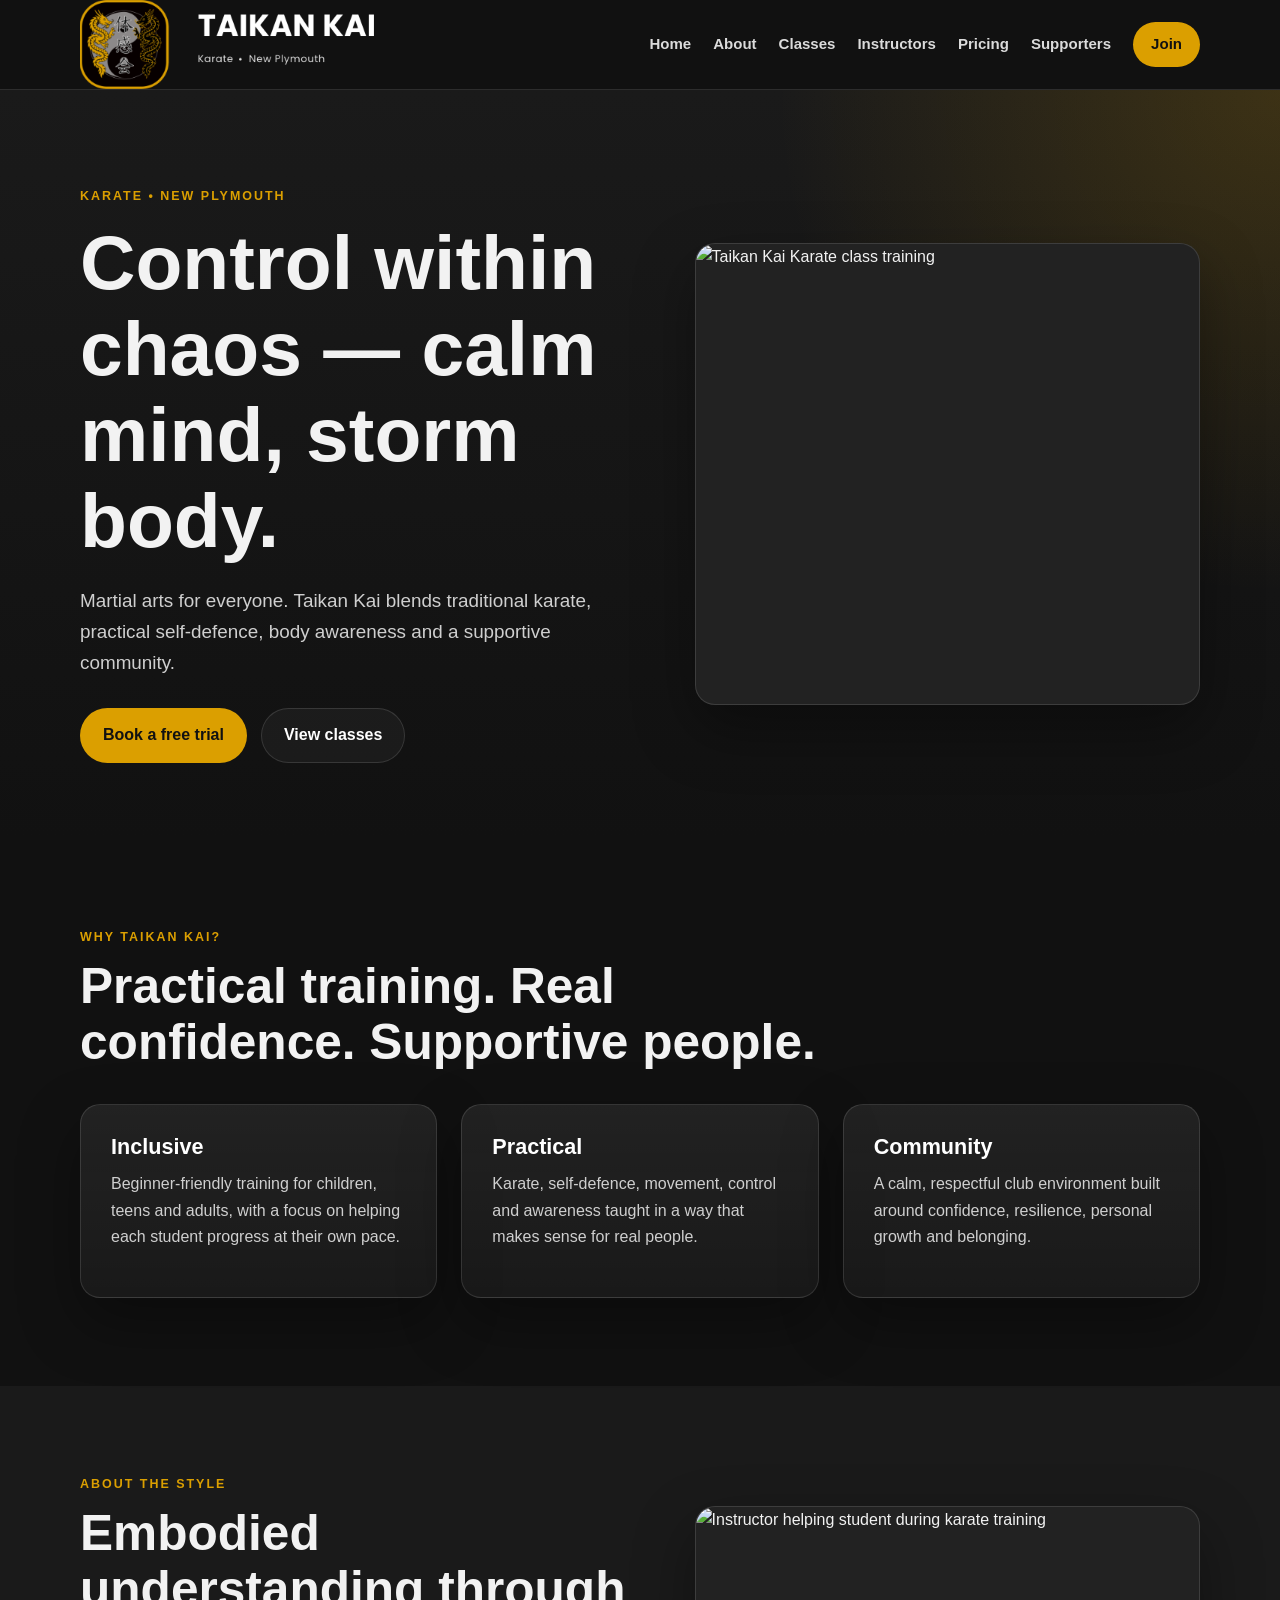
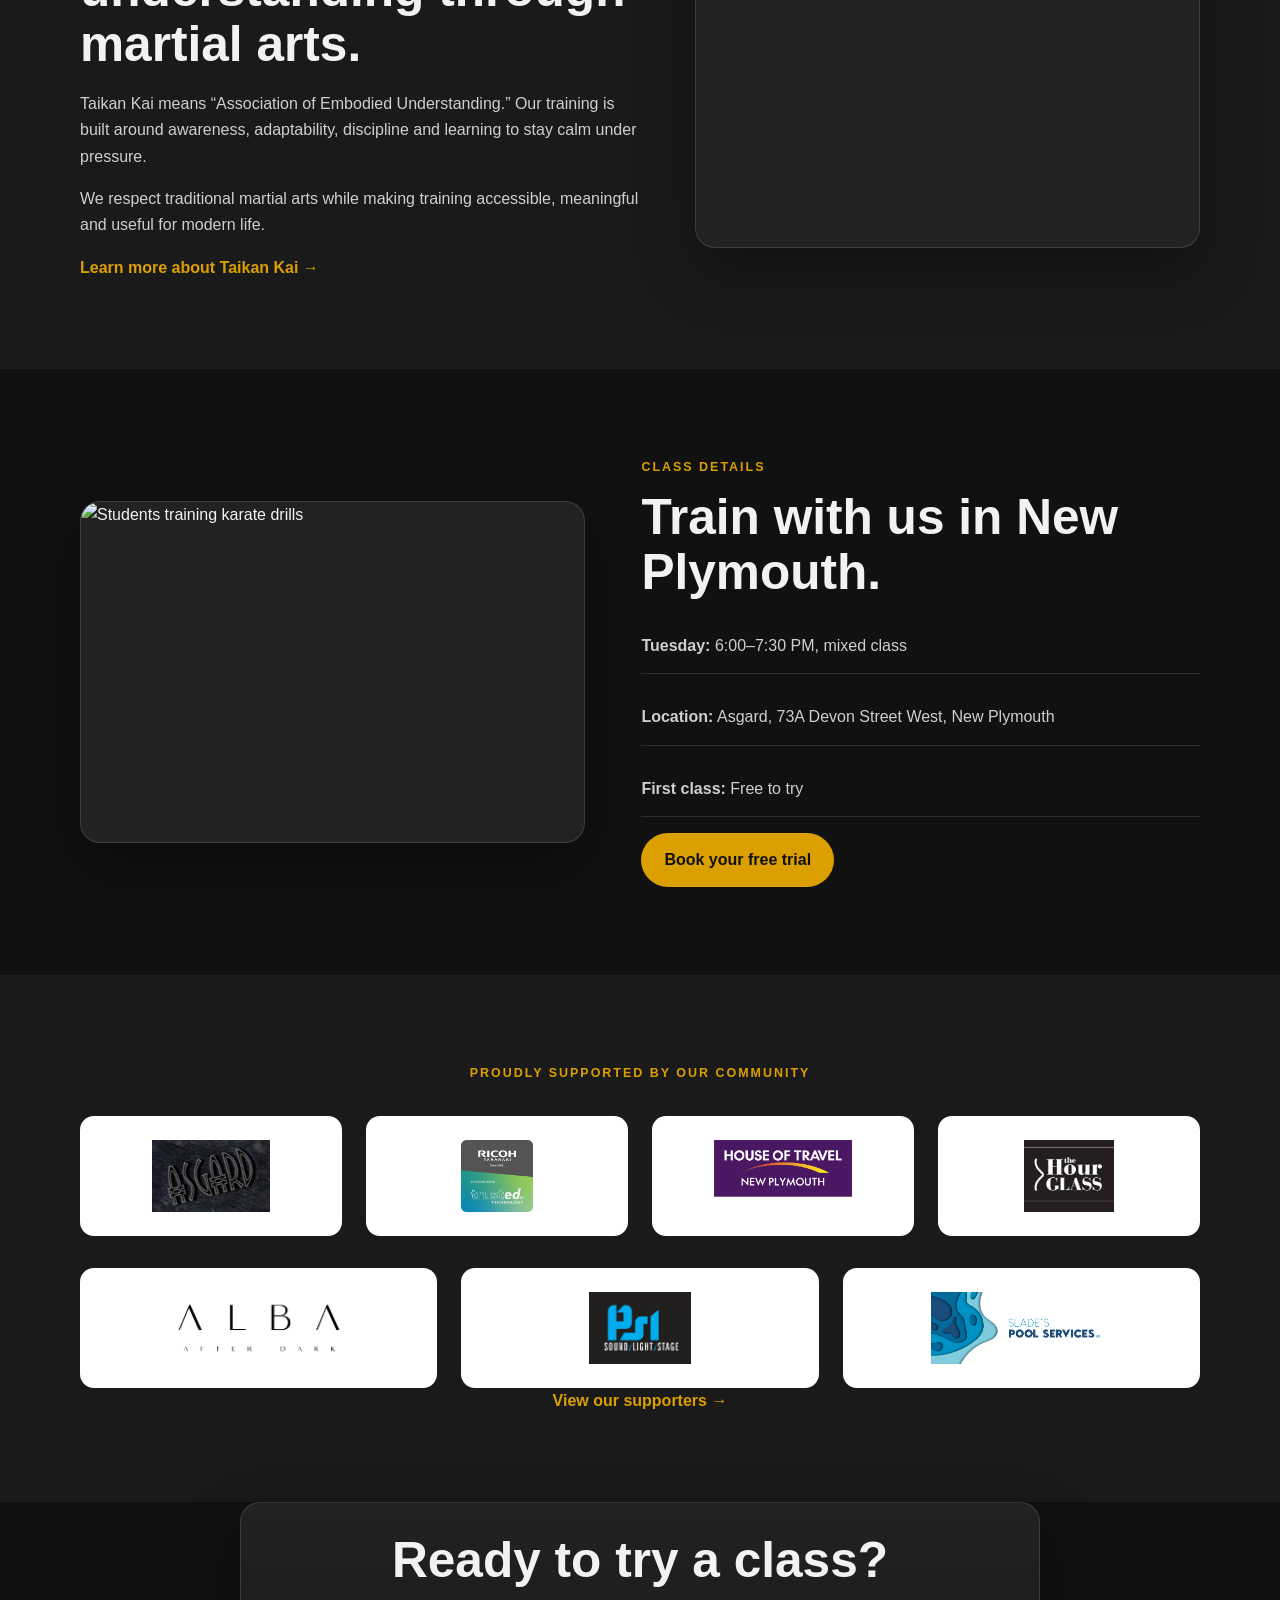
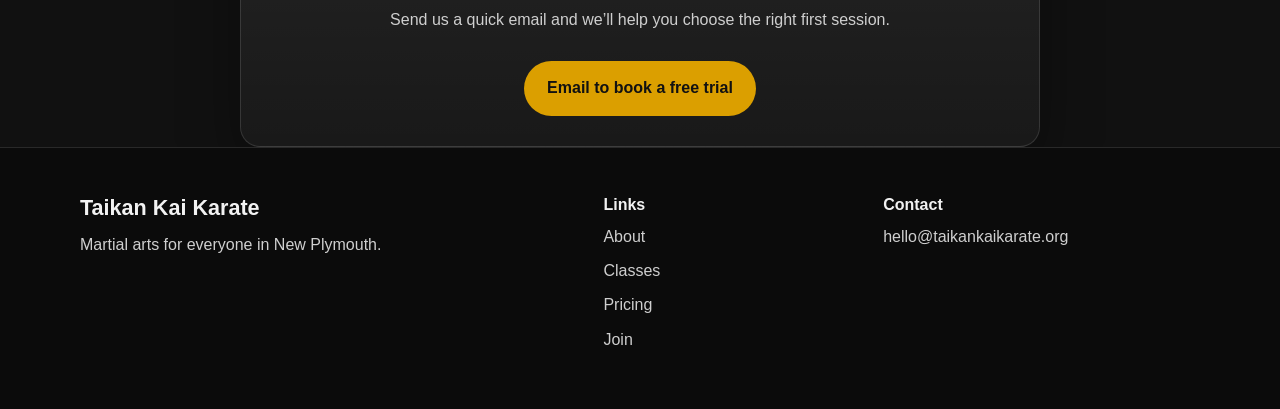
==== commit ce2c98f9: "Update index.html" ====
--- a/index.html
+++ b/index.html
@@ -103,14 +103,15 @@
       <div class="container supporters-strip">
         <p class="eyebrow">Proudly supported by our community</p>
         <div class="sponsor-logos">
-          <img src="Full ALBA Logo.png" alt="ALBA" />
+          <img src="Asgard Logo.jpeg" alt="Asgard" />
           <img src="Ricoh-TT.png" alt="TrustedTech" />
           <img src="HOT New Plymouth-Name-White-on-Purple.png" alt="House of Travel NP" />
+          <img src="Hour Glass Logo.jpeg" alt="The Hour Glass" />
         </div>
         <div class="sponsor-logos">
           <img src="Full ALBA Logo.png" alt="ALBA" />
-          <img src="Ricoh-TT.png" alt="TrustedTech" />
-          <img src="HOT New Plymouth-Name-White-on-Purple.png" alt="House of Travel NP" />
+          <img src="PSL Logo.png" alt="TrustedTech" />
+          <img src="Splash&name (1).jpg" alt="House of Travel NP" />
         </div>
         <a class="text-link" href="sponsors.html">View our supporters →</a>
       </div>
